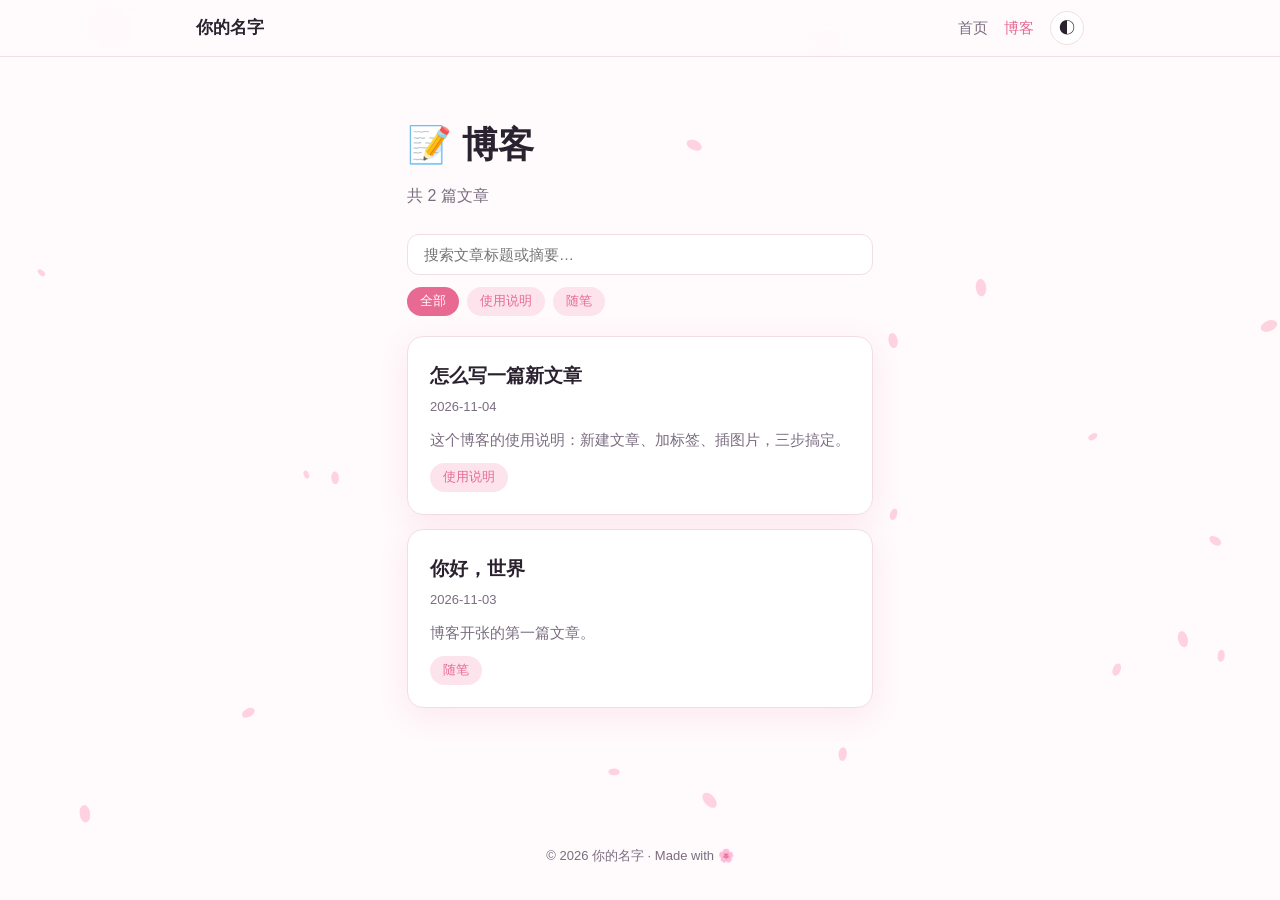
==== blog/index.html @ be5c4b19 "Add personal website with blog section Static multi-section site: homepage with section cards (blog " ====
<!DOCTYPE html>
<html lang="zh-CN" data-root="../">
<head>
<meta charset="UTF-8" />
<meta name="viewport" content="width=device-width, initial-scale=1.0" />
<title>博客</title>
<link rel="stylesheet" href="../assets/style.css" />
</head>
<body>
<canvas id="petals" aria-hidden="true"></canvas>
<nav class="site-nav" id="site-nav"></nav>

<main class="wrap">
  <header class="page-head">
    <h1>📝 博客</h1>
    <p id="count">随笔、技术笔记和生活记录</p>
  </header>

  <div class="toolbar">
    <input class="search" id="search" type="search" placeholder="搜索文章标题或摘要…" />
    <div class="tag-filter" id="tagFilter"></div>
  </div>

  <div class="post-list" id="posts"></div>
</main>

<footer class="site-footer" id="site-footer"></footer>

<script src="../assets/site.js"></script>
<script>
renderChrome("blog");
startPetals();
document.title = "博客 · " + SITE.name;

let all = [], activeTag = new URLSearchParams(location.search).get("tag") || "";

function render() {
  const q = document.getElementById("search").value.trim().toLowerCase();
  const list = all.filter(p =>
    (!activeTag || (p.tags || []).includes(activeTag)) &&
    (!q || (p.title + " " + p.summary).toLowerCase().includes(q)));

  document.getElementById("count").textContent = `共 ${all.length} 篇文章` + (activeTag ? ` · 标签「${activeTag}」` : "");
  document.getElementById("posts").innerHTML = list.length ? list.map(p => `
    <a class="card post-item" href="post.html?p=${encodeURIComponent(p.slug)}">
      <h3>${esc(p.title)}</h3>
      <div class="meta">${esc(p.date)}</div>
      <p class="summary">${esc(p.summary)}</p>
      <div class="tags">${(p.tags || []).map(t => `<span class="tag">${esc(t)}</span>`).join("")}</div>
    </a>`).join("") : '<div class="empty">没有找到相关文章</div>';

  const tags = [...new Set(all.flatMap(p => p.tags || []))];
  document.getElementById("tagFilter").innerHTML =
    `<button class="tag ${activeTag ? "" : "active"}" data-tag="">全部</button>` +
    tags.map(t => `<button class="tag ${t === activeTag ? "active" : ""}" data-tag="${esc(t)}">${esc(t)}</button>`).join("");
}

document.getElementById("tagFilter").addEventListener("click", e => {
  const b = e.target.closest("button[data-tag]");
  if (!b) return;
  activeTag = b.dataset.tag;
  history.replaceState(null, "", activeTag ? `?tag=${encodeURIComponent(activeTag)}` : location.pathname);
  render();
});
document.getElementById("search").addEventListener("input", render);

loadPosts().then(p => { all = p; render(); }).catch(() => {
  document.getElementById("posts").innerHTML =
    '<div class="empty">文章列表加载失败。直接双击打开文件时浏览器会拦截读取，请用 GitHub Pages 或本地服务器预览。</div>';
});
</script>
</body>
</html>
---- assets/style.css ----
/* ============ 全站共用样式 ============ */
:root {
  --bg: #fffafc;
  --surface: #ffffff;
  --text: #2b2230;
  --muted: #7a6d80;
  --accent: #e86a92;
  --accent-soft: #fde4ec;
  --border: #f1dde5;
  --code-bg: #f8f0f4;
  --shadow: 0 8px 30px rgba(232, 106, 146, 0.12);
}
@media (prefers-color-scheme: dark) {
  :root:not([data-theme="light"]) {
    --bg: #15121a; --surface: #1f1a25; --text: #f3eaf2; --muted: #a89bb0;
    --accent: #ff8fb1; --accent-soft: #3a2532; --border: #2f2735;
    --code-bg: #2a2230; --shadow: 0 8px 30px rgba(0, 0, 0, 0.35);
  }
}
:root[data-theme="dark"] {
  --bg: #15121a; --surface: #1f1a25; --text: #f3eaf2; --muted: #a89bb0;
  --accent: #ff8fb1; --accent-soft: #3a2532; --border: #2f2735;
  --code-bg: #2a2230; --shadow: 0 8px 30px rgba(0, 0, 0, 0.35);
}

* { box-sizing: border-box; }
html { scroll-behavior: smooth; }
body {
  margin: 0; background: var(--bg); color: var(--text);
  font-family: -apple-system, BlinkMacSystemFont, "PingFang SC", "Microsoft YaHei", "Segoe UI", sans-serif;
  line-height: 1.75; overflow-x: hidden;
  display: flex; flex-direction: column; min-height: 100vh;
}
main { flex: 1; }
a { color: var(--accent); text-decoration: none; }
a:hover { text-decoration: underline; }
img { max-width: 100%; }

#petals { position: fixed; inset: 0; pointer-events: none; z-index: 0; }
.wrap { position: relative; z-index: 1; max-width: 920px; margin: 0 auto; padding: 0 16px; }

/* 导航 */
.site-nav {
  position: sticky; top: 0; z-index: 10;
  background: color-mix(in srgb, var(--bg) 85%, transparent);
  backdrop-filter: blur(10px); border-bottom: 1px solid var(--border);
}
.site-nav .wrap { display: flex; align-items: center; justify-content: space-between; height: 56px; gap: 12px; }
.logo { font-weight: 700; color: var(--text); font-size: 17px; white-space: nowrap; }
.logo:hover { text-decoration: none; color: var(--accent); }
.nav-links { display: flex; gap: 16px; align-items: center; }
.nav-links a { color: var(--muted); font-size: 15px; white-space: nowrap; }
.nav-links a:hover, .nav-links a.active { color: var(--accent); text-decoration: none; }
.theme-btn {
  border: 1px solid var(--border); background: var(--surface); color: var(--text);
  width: 34px; height: 34px; border-radius: 50%; cursor: pointer; font-size: 16px; flex-shrink: 0;
}

/* 通用组件 */
.page-head { padding: 56px 0 24px; }
.page-head h1 { font-size: clamp(26px, 5.5vw, 36px); margin: 0 0 6px; }
.page-head p { color: var(--muted); margin: 0; }

h2.section-title { font-size: 22px; margin: 0 0 18px; display: flex; align-items: center; gap: 10px; }
h2.section-title::before { content: ""; width: 6px; height: 22px; border-radius: 3px; background: var(--accent); }

.card {
  background: var(--surface); border: 1px solid var(--border);
  border-radius: 16px; padding: 22px; box-shadow: var(--shadow);
}
.tag {
  display: inline-block; background: var(--accent-soft); color: var(--accent);
  padding: 2px 12px; border-radius: 999px; font-size: 13px; border: 1px solid transparent;
}
button.tag { cursor: pointer; font: inherit; font-size: 13px; }
button.tag.active { background: var(--accent); color: #fff; }

.btn {
  display: inline-block; padding: 10px 22px; border-radius: 999px;
  border: 1px solid var(--accent); font-size: 15px;
}
.btn.primary { background: var(--accent); color: #fff; }
.btn:hover { text-decoration: none; opacity: .88; }

.muted { color: var(--muted); }
.empty { text-align: center; color: var(--muted); padding: 40px 0; }

.site-footer { position: relative; z-index: 1; text-align: center; color: var(--muted); font-size: 13px; padding: 40px 16px 32px; }

/* 首页 */
.hero { padding: 64px 0 40px; text-align: center; }
.avatar {
  width: 104px; height: 104px; border-radius: 50%; margin: 0 auto 18px;
  display: grid; place-items: center; background: var(--accent-soft); color: var(--accent);
  font-size: 42px; font-weight: 700; box-shadow: var(--shadow); overflow: hidden;
}
.avatar img { width: 100%; height: 100%; object-fit: cover; }
.hero h1 { font-size: clamp(28px, 6vw, 40px); margin: 0 0 6px; }
.hero p { color: var(--muted); margin: 0 auto; max-width: 560px; }

.sections { display: grid; grid-template-columns: repeat(auto-fill, minmax(260px, 1fr)); gap: 16px; padding-bottom: 24px; }
.section-card { display: block; color: var(--text); transition: transform .2s, border-color .2s; }
.section-card:hover { text-decoration: none; transform: translateY(-3px); border-color: var(--accent); }
.section-card .icon { font-size: 30px; line-height: 1; }
.section-card h3 { margin: 12px 0 4px; font-size: 19px; }
.section-card p { margin: 0; color: var(--muted); font-size: 15px; }
.section-card.soon { opacity: .6; pointer-events: none; }
.section-card .badge { float: right; font-size: 12px; color: var(--muted); border: 1px solid var(--border); border-radius: 999px; padding: 0 10px; }

/* 博客列表 */
.toolbar { display: flex; flex-direction: column; gap: 12px; margin-bottom: 20px; }
.search {
  width: 100%; padding: 11px 16px; border-radius: 12px; border: 1px solid var(--border);
  background: var(--surface); color: var(--text); font-size: 15px; outline: none;
}
.search:focus { border-color: var(--accent); }
.tag-filter { display: flex; flex-wrap: wrap; gap: 8px; }
.post-list { display: flex; flex-direction: column; gap: 14px; padding-bottom: 24px; }
.post-item { display: block; color: var(--text); transition: border-color .2s; }
.post-item:hover { text-decoration: none; border-color: var(--accent); }
.post-item h3 { margin: 0 0 4px; font-size: 19px; }
.post-item .meta { font-size: 13px; color: var(--muted); }
.post-item .summary { margin: 8px 0 10px; color: var(--muted); font-size: 15px; }
.post-item .tags { display: flex; flex-wrap: wrap; gap: 6px; }

/* 文章页 */
.article { padding: 40px 0 24px; }
.article .back { font-size: 14px; }
.article h1.title { font-size: clamp(26px, 5.5vw, 34px); margin: 14px 0 6px; line-height: 1.35; }
.article .meta { color: var(--muted); font-size: 14px; margin-bottom: 8px; }
.article .tags { display: flex; flex-wrap: wrap; gap: 6px; margin-bottom: 24px; }
.prose { font-size: 16.5px; overflow-wrap: anywhere; }
.prose h2 { font-size: 22px; margin: 32px 0 12px; }
.prose h3 { font-size: 19px; margin: 26px 0 10px; }
.prose blockquote { margin: 16px 0; padding: 4px 16px; border-left: 4px solid var(--accent); color: var(--muted); background: var(--accent-soft); border-radius: 0 8px 8px 0; }
.prose code { background: var(--code-bg); padding: 2px 6px; border-radius: 6px; font-size: .9em; }
.prose pre { background: var(--code-bg); padding: 14px 16px; border-radius: 12px; overflow-x: auto; }
.prose pre code { background: none; padding: 0; }
.prose img { border-radius: 12px; }
.prose table { border-collapse: collapse; width: 100%; display: block; overflow-x: auto; }
.prose th, .prose td { border: 1px solid var(--border); padding: 6px 12px; }
.prose hr { border: none; border-top: 1px solid var(--border); margin: 28px 0; }
.post-nav { display: flex; justify-content: space-between; gap: 12px; margin-top: 40px; padding-top: 20px; border-top: 1px solid var(--border); font-size: 15px; }
.post-nav a { max-width: 48%; }

@media (max-width: 520px) {
  .nav-links { gap: 12px; }
  .nav-links a.hide-sm { display: none; }
  .hero { padding-top: 44px; }
}
@media (prefers-reduced-motion: reduce) {
  html { scroll-behavior: auto; }
  .section-card, .post-item { transition: none; }
}
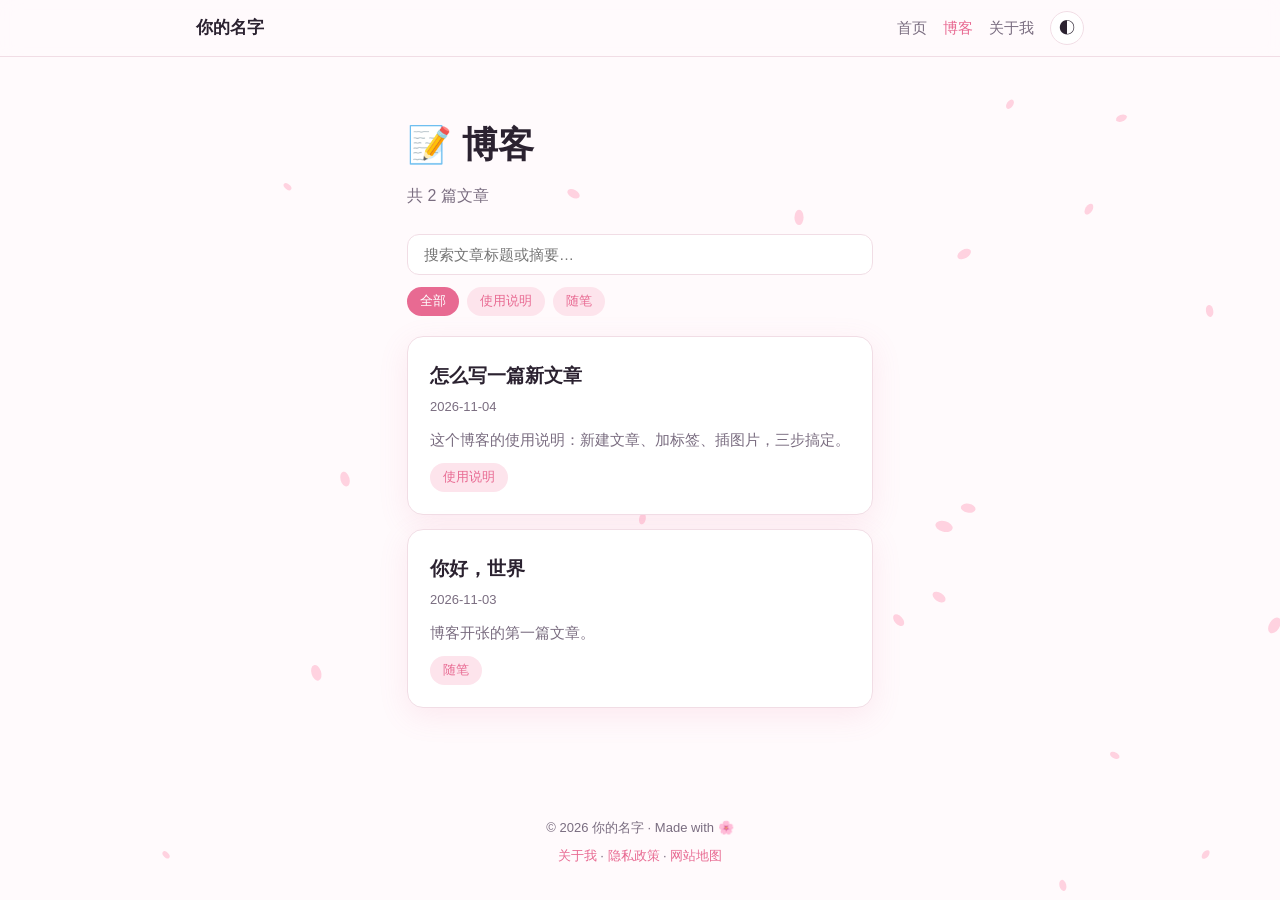
==== commit 1aa0d113: "Add SEO basics, sitemap, about and privacy pages - setMeta() sets title, description, canonical and " ====
--- a/blog/index.html
+++ b/blog/index.html
@@ -4,6 +4,8 @@
 <meta charset="UTF-8" />
 <meta name="viewport" content="width=device-width, initial-scale=1.0" />
 <title>博客</title>
+<meta name="description" content="随笔、技术笔记和生活记录。" />
+<link rel="icon" href="data:image/svg+xml,<svg xmlns='http://www.w3.org/2000/svg' viewBox='0 0 100 100'><text y='.9em' font-size='90'>🌸</text></svg>" />
 <link rel="stylesheet" href="../assets/style.css" />
 </head>
 <body>
@@ -30,7 +32,7 @@
 <script>
 renderChrome("blog");
 startPetals();
-document.title = "博客 · " + SITE.name;
+setMeta({ title: "博客", description: "随笔、技术笔记和生活记录。", path: "blog/" });
 
 let all = [], activeTag = new URLSearchParams(location.search).get("tag") || "";
 
